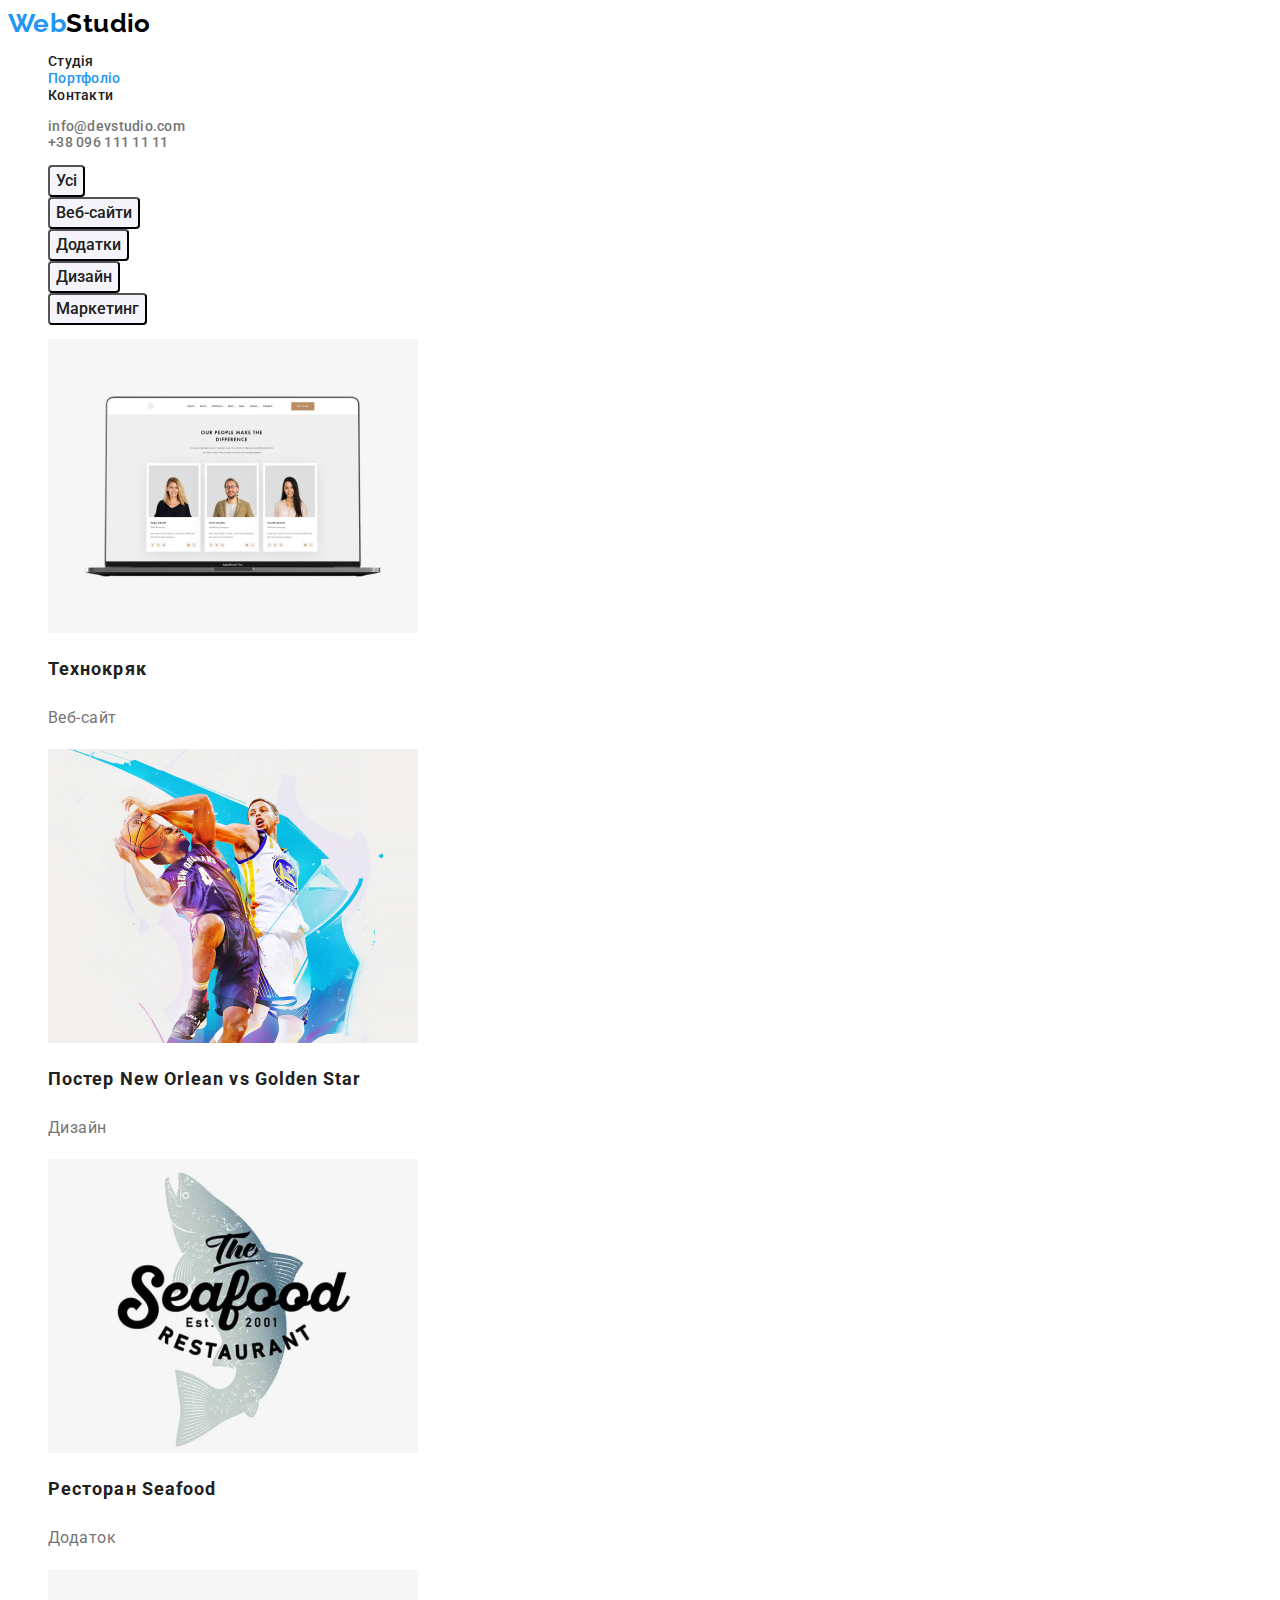
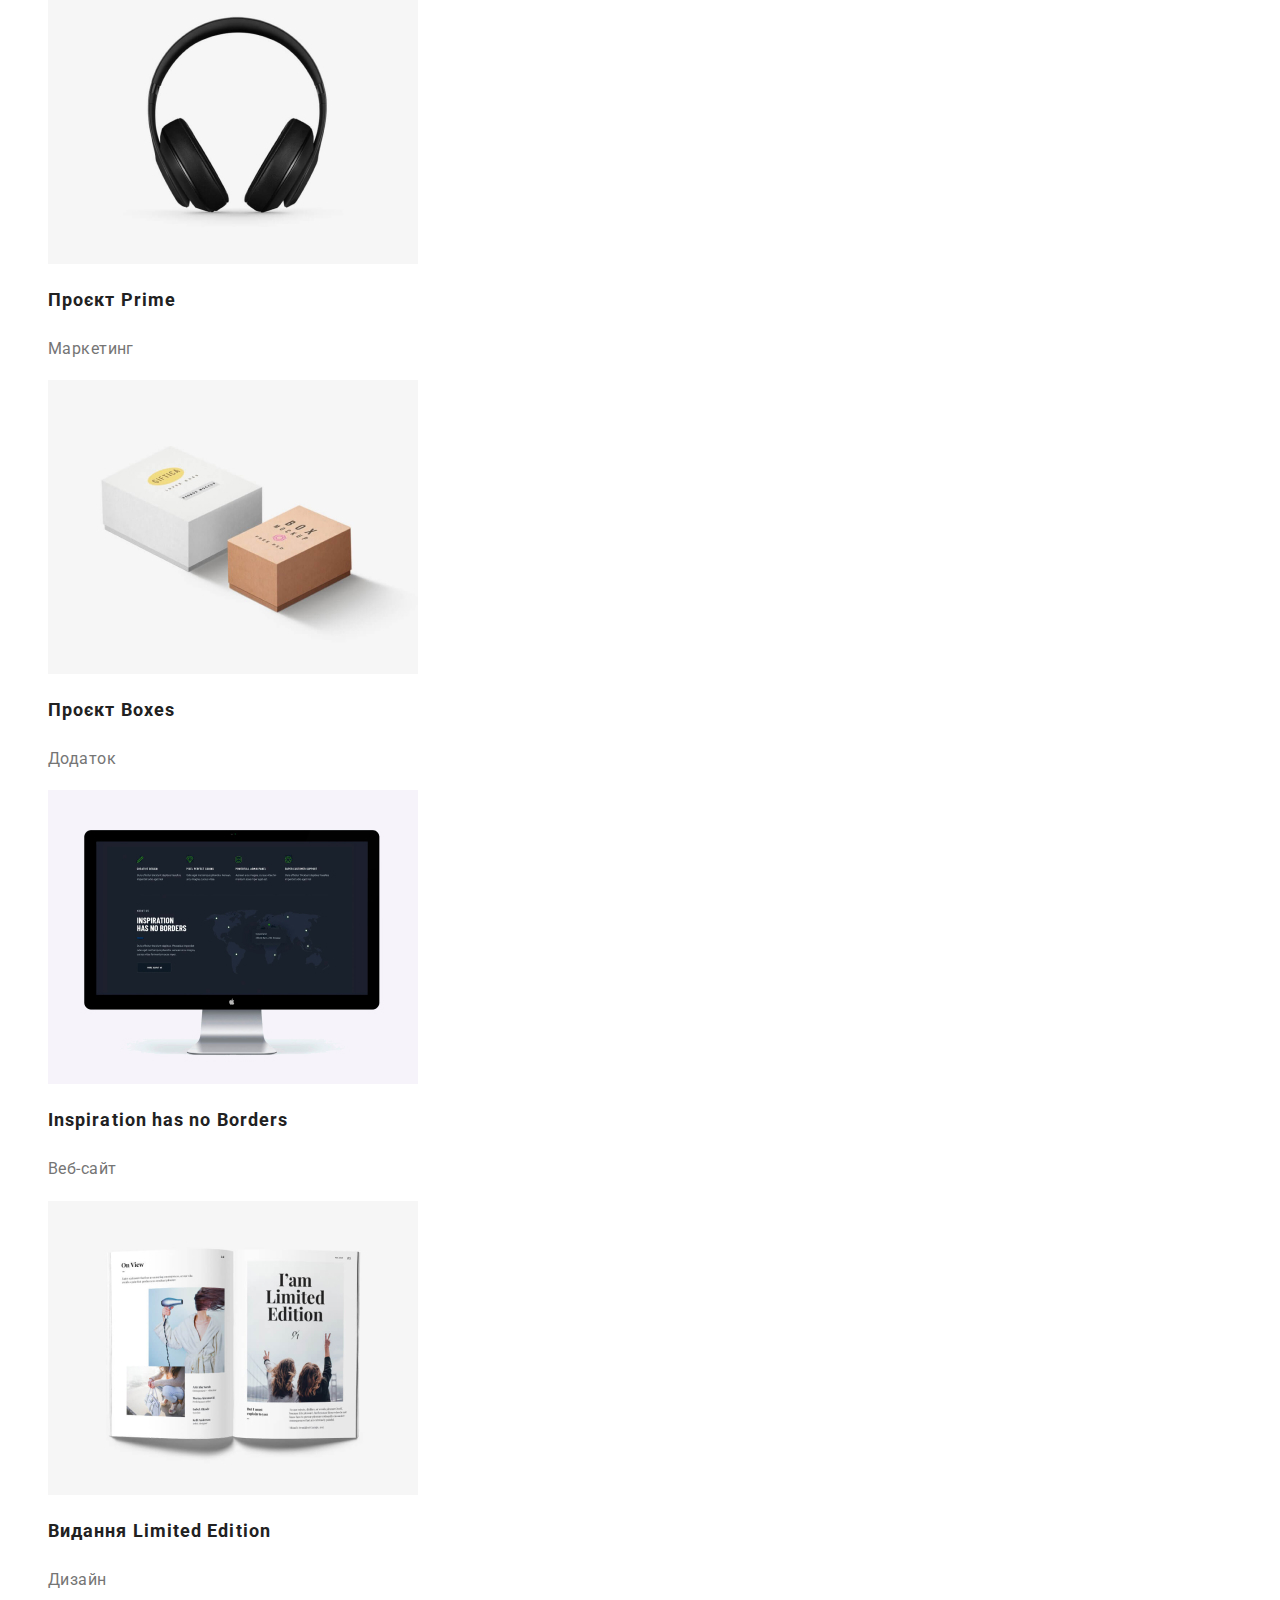
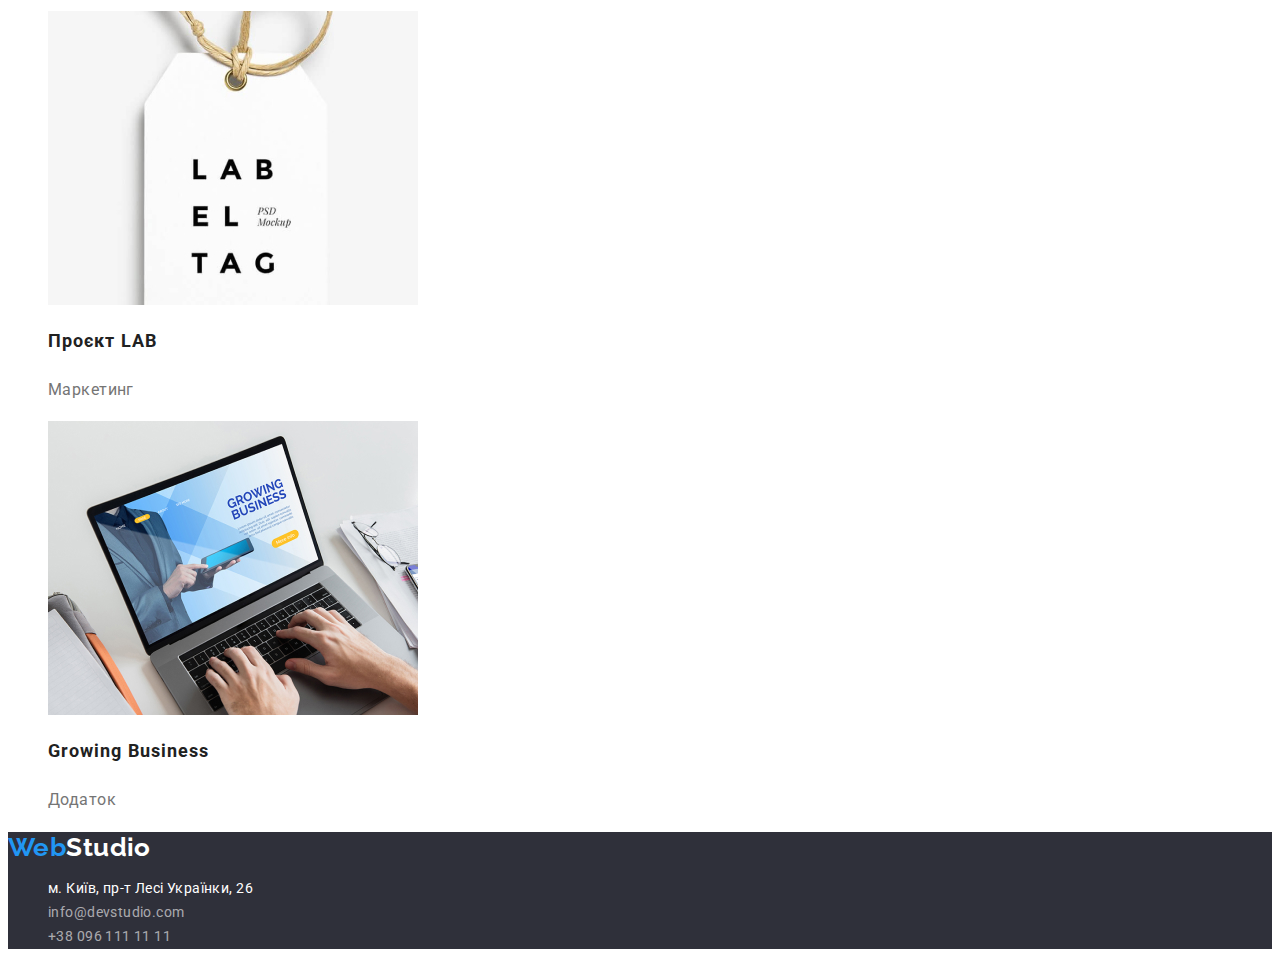
==== portfolio.html @ dd1fc530 "Initial commit" ====
<!DOCTYPE html>
<html lang="en">
  <head>
    <meta charset="UTF-8" />
    <meta http-equiv="X-UA-Compatible" content="IE=edge" />
    <meta name="viewport" content="width=device-width, initial-scale=1.0" />
    <title>Document</title>
    <link
      href="https://fonts.googleapis.com/css2?family=Raleway:wght@700&family=Roboto:wght@400;500;700;900&display=swap"
      rel="stylesheet"
    />
    <link rel="stylesheet" href="./css/styles.css" />
  </head>

  <body>
    <header>
      <nav>
        <a href="./index.html" class="logo"><span class="logo-item">Web</span>Studio</a>

        <ul class="site-nav list">
          <li><a href="./index.html" class="link">Студія</a></li>
          <li><a href="./portfolio.html" class="link current">Портфоліо</a></li>
          <li><a href="" class="link">Контакти</a></li>
        </ul>
      </nav>
      <ul class="contact list">
        <li><a href="mailto:info@devstudio.com" class="link">info@devstudio.com</a></li>
        <li><a href="tel:+380961111111" class="link">+38 096 111 11 11</a></li>
      </ul>
    </header>
    <main>
      <!-- Приклад-->
      <section class="section">
        <h1 class="visually-hidden">Наші роботи</h1>
        <ul class="list">
          <li><button type="button" class="secondary-button">Усі</button></li>
          <li><button type="button" class="secondary-button">Веб-сайти</button></li>
          <li><button type="button" class="secondary-button">Додатки</button></li>
          <li><button type="button" class="secondary-button">Дизайн</button></li>
          <li><button type="button" class="secondary-button">Маркетинг</button></li>
        </ul>

        <ul class="gallery-list list">
          <li>
            <img src="./images/img11.jpg" alt="icons with photo on laptop display" width="370" />
            <h2 class="title">Технокряк</h2>
            <p class="text">Веб-сайт</p>
          </li>
          <li>
            <img src="./images/img12.jpg" alt="basketball players" width="370" />
            <h2 class="title">Постер New Orlean vs Golden Star</h2>
            <p class="text">Дизайн</p>
          </li>
          <li>
            <img src="./images/img13.jpg" alt="logo of the seafood restaurant" width="370" />
            <h2 class="title">Ресторан Seafood</h2>
            <p class="text">Додаток</p>
          </li>
          <li>
            <img src="./images/img14.jpg" alt="headphones" width="370" />
            <h2 class="title">Проєкт Prime</h2>
            <p class="text">Маркетинг</p>
          </li>
          <li>
            <img src="./images/img15.jpg" alt="two boxes" width="370" />
            <h2 class="title">Проєкт Boxes</h2>
            <p class="text">Додаток</p>
          </li>
          <li>
            <img src="./images/img16.jpg" alt="computer display" width="370" />
            <h2 class="title">Inspiration has no Borders</h2>
            <p class="text">Веб-сайт</p>
          </li>
          <li>
            <img src="./images/img17.jpg" alt="journal pages" width="370" />
            <h2 class="title">Видання Limited Edition</h2>
            <p class="text">Дизайн</p>
          </li>
          <li>
            <img src="./images/img18.jpg" alt="label tag" width="370" />
            <h2 class="title">Проєкт LAB</h2>
            <p class="text">Маркетинг</p>
          </li>
          <li>
            <img src="./images/img19.jpg" alt="hands on laptop's keyboard" width="370" />
            <h2 class="title">Growing Business</h2>
            <p class="text">Додаток</p>
          </li>
        </ul>
      </section>
    </main>

    <!-- Футер -->
    <footer class="footer-section">
      <a href="./index.html" class="logo"><span class="logo-item">Web</span>Studio</a>
      <address>
        <ul class="address-list list">
          <li>
            <a
              href="https://goo.gl/maps/SEr6jrQFKnc2ZC7P6"
              target="_blank"
              rel="noreferrer noopener nofollow"
              class="route"
              >м. Київ, пр-т Лесі Українки, 26</a
            >
          </li>
          <li><a href="mailto:info@devstudio.com" class="link">info@devstudio.com</a></li>
          <li><a href="tel:+380961111111" class="link">+38 096 111 11 11</a></li>
        </ul>
      </address>
    </footer>
  </body>
</html>
---- css/styles.css ----
/* 

цвет основного текста: #212121
вторичный цвет текста: #757575
белый: #FFFFFF;
размытый белый: rgba(255, 255, 255, 0.6);
акцент: #2196F3
цвет фона вторичный (светло-серый): #F5F4FA
цвет фона вторичный (темно-серый): #2F303A
*/

:root {
  --primary-text-color: #212121;
  --secondary-text-color: #757575;
  --white-color: #ffffff;
  --secondary-bg-color: #f5f5f5;
  --white-blurred: rgba(255, 255, 255, 0.6);
  --accent-color: #2196f3;
  --secondary-background-light: #f5f4fa;
  --secondary-background-dark: #2f303a;
  --studio-top-color: #000000;
  --hero-button-hover: #188ce8;
  --hero-box-shadow: rgba(0, 0, 0, 0.15);
}

body {
  background-color: var(--white-color);
  color: var(--primary-text-color);
  font-family: 'Roboto', sans-serif;
  font-size: 14px;
  letter-spacing: 0.03em;
}

.list {
  list-style: none;
}

.visually-hidden {
  position: absolute;
  width: 1px;
  height: 1px;
  margin: -1px;
  border: 0;
  padding: 0;

  white-space: nowrap;
  clip-path: inset(100%);
  clip: rect(0 0 0 0);
  overflow: hidden;
}

/* logo */

.logo {
  color: var(--studio-top-color);
  font-family: 'Raleway', sans-serif;
  font-weight: 700;
  font-size: 26px;
  line-height: 1.2;
  text-decoration: none;
}

.logo .logo-item {
  color: var(--accent-color);
}

.footer-section .logo {
  color: var(--white-color);
}

/* nav */

.site-nav .link {
  color: var(--primary-text-color);
  font-weight: 500;
  line-height: 1.2;
  letter-spacing: 0.02em;
  text-decoration: none;
}

.contact .link {
  color: var(--secondary-text-color);
  font-weight: 500;
  line-height: 1.2;
  letter-spacing: 0.02em;
  text-decoration: none;
}

.site-nav .link:hover,
.site-nav .link:focus,
.contact .link:hover,
.contact .link:focus,
.site-nav .current,
.address-list .route:hover,
.address-list .route:focus,
.address-list .link:hover,
.address-list .link:focus {
  color: var(--accent-color);
}

/* hero */

.hero {
  background-color: var(--secondary-background-dark);
}

.hero-title {
  color: var(--white-color);
  font-weight: 900;
  font-size: 44px;
  line-height: 1.36;

  text-align: center;
  letter-spacing: 0.06em;
  text-transform: uppercase;
}

/* section */

.section-title {
  color: var(--primary-text-color);
  font-weight: 700;
  font-size: 36px;
  line-height: 1.17;
  text-align: center;
}

.section-list .title {
  font-weight: 700;
  line-height: 1.15;
  font-size: 14px;
  text-transform: uppercase;
}

.section-list .text {
  color: var(--secondary-text-color);
  line-height: 1.7;
}

.section-team {
  background-color: var(--secondary-background-light);
}

.team-list .title {
  font-weight: 500;
  font-size: 16px;
  line-height: 1.9;
}

.team-list .text,
.gallery-list .text {
  color: var(--secondary-text-color);
  font-size: 16px;
  line-height: 1.9;
}

.gallery-list .title {
  font-weight: 700;
  font-size: 18px;
  line-height: 2;
  letter-spacing: 0.06em;
}

/* footer */

.footer-section {
  background-color: var(--secondary-background-dark);
}

.address-list .route {
  color: var(--white-color);
  font-style: normal;
  font-weight: 400;
  font-size: 14px;
  line-height: 1.71;
  text-decoration: none;
}

.address-list .link {
  color: var(--white-blurred);
  font-style: normal;
  font-weight: 400;
  font-size: 14px;
  line-height: 1.71;
  text-decoration: none;
}

/* button */

.button {
  color: var(--white-color);
  background-color: var(--accent-color);
  font-family: inherit;
  box-shadow: 0px 4px 4px var(--hero-box-shadow);
  border-radius: 4px;
  font-weight: 700;
  font-size: 16px;
  line-height: 1.8;
  display: flex;
  margin: auto;
  text-align: center;
  letter-spacing: 0.06em;
  cursor: pointer;
}

.secondary-button {
  color: var(--primary-text-color);
  background-color: var(--secondary-background-light);
  border-radius: 4px;
  font-family: inherit;
  font-weight: 500;
  font-size: 16px;
  line-height: 1.62;
  text-align: center;
  cursor: pointer;
}

.button:hover,
.button:focus {
  background-color: var(--hero-button-hover);
}

.secondary-button:hover,
.secondary-button:focus {
  color: var(--primary-bg-color);
  background-color: var(--accent-color);
}
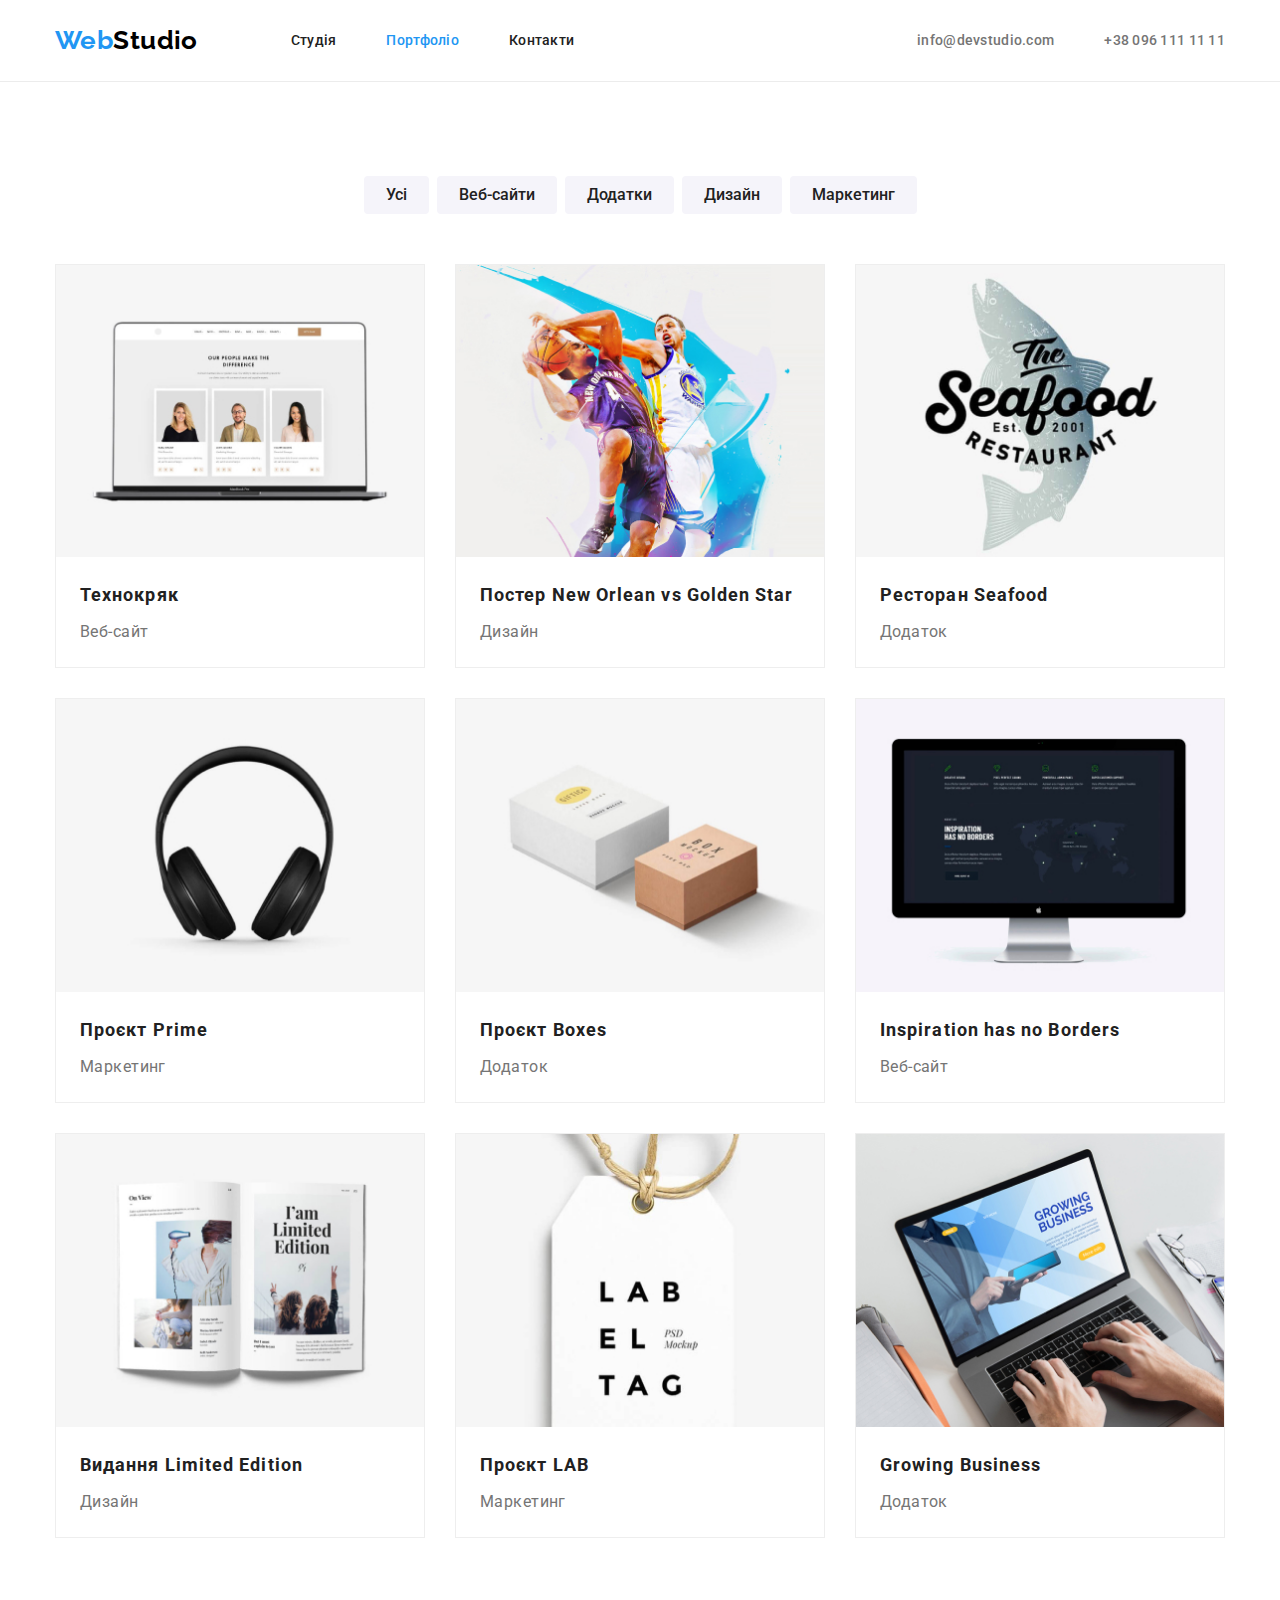
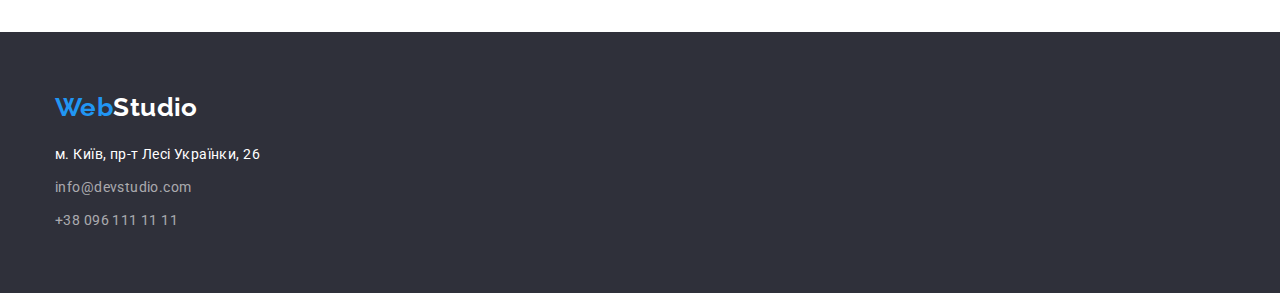
==== commit ce16a302: "Выполнено дз №3" ====
--- a/portfolio.html
+++ b/portfolio.html
@@ -5,6 +5,11 @@
     <meta http-equiv="X-UA-Compatible" content="IE=edge" />
     <meta name="viewport" content="width=device-width, initial-scale=1.0" />
     <title>Document</title>
+
+    <link
+      rel="stylesheet"
+      href="https://cdnjs.cloudflare.com/ajax/libs/modern-normalize/1.0.0/modern-normalize.min.css"
+    />
     <link
       href="https://fonts.googleapis.com/css2?family=Raleway:wght@700&family=Roboto:wght@400;500;700;900&display=swap"
       rel="stylesheet"
@@ -13,101 +18,126 @@
   </head>
 
   <body>
-    <header>
-      <nav>
+    <header class="title main-nav-underline">
+      <div class="container main-nav">
         <a href="./index.html" class="logo"><span class="logo-item">Web</span>Studio</a>
-
-        <ul class="site-nav list">
-          <li><a href="./index.html" class="link">Студія</a></li>
-          <li><a href="./portfolio.html" class="link current">Портфоліо</a></li>
-          <li><a href="" class="link">Контакти</a></li>
+        <nav class="site-nav">
+          <ul class="site-nav list">
+            <li class="item"><a href="./index.html" class="link">Студія</a></li>
+            <li class="item"><a href="./portfolio.html" class="link current">Портфоліо</a></li>
+            <li class="item"><a href="" class="link">Контакти</a></li>
+          </ul>
+        </nav>
+        <ul class="contact list">
+          <li class="item">
+            <a href="mailto:info@devstudio.com" class="link">info@devstudio.com</a>
+          </li>
+          <li class="item"><a href="tel:+380961111111" class="link">+38 096 111 11 11</a></li>
         </ul>
-      </nav>
-      <ul class="contact list">
-        <li><a href="mailto:info@devstudio.com" class="link">info@devstudio.com</a></li>
-        <li><a href="tel:+380961111111" class="link">+38 096 111 11 11</a></li>
-      </ul>
+      </div>
     </header>
     <main>
       <!-- Приклад-->
       <section class="section">
-        <h1 class="visually-hidden">Наші роботи</h1>
-        <ul class="list">
-          <li><button type="button" class="secondary-button">Усі</button></li>
-          <li><button type="button" class="secondary-button">Веб-сайти</button></li>
-          <li><button type="button" class="secondary-button">Додатки</button></li>
-          <li><button type="button" class="secondary-button">Дизайн</button></li>
-          <li><button type="button" class="secondary-button">Маркетинг</button></li>
-        </ul>
-
-        <ul class="gallery-list list">
-          <li>
-            <img src="./images/img11.jpg" alt="icons with photo on laptop display" width="370" />
-            <h2 class="title">Технокряк</h2>
-            <p class="text">Веб-сайт</p>
-          </li>
-          <li>
-            <img src="./images/img12.jpg" alt="basketball players" width="370" />
-            <h2 class="title">Постер New Orlean vs Golden Star</h2>
-            <p class="text">Дизайн</p>
-          </li>
-          <li>
-            <img src="./images/img13.jpg" alt="logo of the seafood restaurant" width="370" />
-            <h2 class="title">Ресторан Seafood</h2>
-            <p class="text">Додаток</p>
-          </li>
-          <li>
-            <img src="./images/img14.jpg" alt="headphones" width="370" />
-            <h2 class="title">Проєкт Prime</h2>
-            <p class="text">Маркетинг</p>
-          </li>
-          <li>
-            <img src="./images/img15.jpg" alt="two boxes" width="370" />
-            <h2 class="title">Проєкт Boxes</h2>
-            <p class="text">Додаток</p>
-          </li>
-          <li>
-            <img src="./images/img16.jpg" alt="computer display" width="370" />
-            <h2 class="title">Inspiration has no Borders</h2>
-            <p class="text">Веб-сайт</p>
-          </li>
-          <li>
-            <img src="./images/img17.jpg" alt="journal pages" width="370" />
-            <h2 class="title">Видання Limited Edition</h2>
-            <p class="text">Дизайн</p>
-          </li>
-          <li>
-            <img src="./images/img18.jpg" alt="label tag" width="370" />
-            <h2 class="title">Проєкт LAB</h2>
-            <p class="text">Маркетинг</p>
-          </li>
-          <li>
-            <img src="./images/img19.jpg" alt="hands on laptop's keyboard" width="370" />
-            <h2 class="title">Growing Business</h2>
-            <p class="text">Додаток</p>
-          </li>
-        </ul>
+        <div class="container">
+          <h1 class="visually-hidden">Наші роботи</h1>
+          <ul class="gallery-buttom-list list">
+            <li class="item"><button type="button" class="secondary-button">Усі</button></li>
+            <li class="item"><button type="button" class="secondary-button">Веб-сайти</button></li>
+            <li class="item"><button type="button" class="secondary-button">Додатки</button></li>
+            <li class="item"><button type="button" class="secondary-button">Дизайн</button></li>
+            <li class="item"><button type="button" class="secondary-button">Маркетинг</button></li>
+          </ul>
+        </div>
+        <div class="container">
+          <ul class="gallery-list list">
+            <li class="item">
+              <img
+                class="image"
+                src="./images/img11.jpg"
+                alt="icons with photo on laptop display"
+                width="370"
+              />
+              <h2 class="title">Технокряк</h2>
+              <p class="text">Веб-сайт</p>
+            </li>
+            <li class="item">
+              <img class="image" src="./images/img12.jpg" alt="basketball players" width="370" />
+              <h2 class="title">Постер New Orlean vs Golden Star</h2>
+              <p class="text">Дизайн</p>
+            </li>
+            <li class="item">
+              <img
+                class="image"
+                src="./images/img13.jpg"
+                alt="logo of the seafood restaurant"
+                width="370"
+              />
+              <h2 class="title">Ресторан Seafood</h2>
+              <p class="text">Додаток</p>
+            </li>
+            <li class="item">
+              <img class="image" src="./images/img14.jpg" alt="headphones" width="370" />
+              <h2 class="title">Проєкт Prime</h2>
+              <p class="text">Маркетинг</p>
+            </li>
+            <li class="item">
+              <img class="image" src="./images/img15.jpg" alt="two boxes" width="370" />
+              <h2 class="title">Проєкт Boxes</h2>
+              <p class="text">Додаток</p>
+            </li>
+            <li class="item">
+              <img class="image" src="./images/img16.jpg" alt="computer display" width="370" />
+              <h2 class="title">Inspiration has no Borders</h2>
+              <p class="text">Веб-сайт</p>
+            </li>
+            <li class="item">
+              <img class="image" src="./images/img17.jpg" alt="journal pages" width="370" />
+              <h2 class="title">Видання Limited Edition</h2>
+              <p class="text">Дизайн</p>
+            </li>
+            <li class="item">
+              <img class="image" src="./images/img18.jpg" alt="label tag" width="370" />
+              <h2 class="title">Проєкт LAB</h2>
+              <p class="text">Маркетинг</p>
+            </li>
+            <li class="item">
+              <img
+                class="image"
+                src="./images/img19.jpg"
+                alt="hands on laptop's keyboard"
+                width="370"
+              />
+              <h2 class="title">Growing Business</h2>
+              <p class="text">Додаток</p>
+            </li>
+          </ul>
+        </div>
       </section>
     </main>
 
     <!-- Футер -->
     <footer class="footer-section">
-      <a href="./index.html" class="logo"><span class="logo-item">Web</span>Studio</a>
-      <address>
-        <ul class="address-list list">
-          <li>
-            <a
-              href="https://goo.gl/maps/SEr6jrQFKnc2ZC7P6"
-              target="_blank"
-              rel="noreferrer noopener nofollow"
-              class="route"
-              >м. Київ, пр-т Лесі Українки, 26</a
-            >
-          </li>
-          <li><a href="mailto:info@devstudio.com" class="link">info@devstudio.com</a></li>
-          <li><a href="tel:+380961111111" class="link">+38 096 111 11 11</a></li>
-        </ul>
-      </address>
+      <div class="container footer-section">
+        <a href="./index.html" class="logo"><span class="logo-item">Web</span>Studio</a>
+        <address>
+          <ul class="address-list list">
+            <li class="item">
+              <a
+                href="https://goo.gl/maps/SEr6jrQFKnc2ZC7P6"
+                target="_blank"
+                rel="noreferrer noopener nofollow"
+                class="route"
+                >м. Київ, пр-т Лесі Українки, 26</a
+              >
+            </li>
+            <li class="item">
+              <a href="mailto:info@devstudio.com" class="link">info@devstudio.com</a>
+            </li>
+            <li class="item"><a href="tel:+380961111111" class="link">+38 096 111 11 11</a></li>
+          </ul>
+        </address>
+      </div>
     </footer>
   </body>
 </html>
--- a/css/styles.css
+++ b/css/styles.css
@@ -21,8 +21,38 @@
   --studio-top-color: #000000;
   --hero-button-hover: #188ce8;
   --hero-box-shadow: rgba(0, 0, 0, 0.15);
-}
-
+  --border-cards: #eeeeee;
+  --border-main-nav: #ececec;
+}
+
+*,
+*::before,
+*::after {
+  box-sizing: border-box;
+}
+
+h1,
+h2,
+h3,
+h4,
+h5,
+h6,
+p {
+  margin-top: 0;
+  margin-bottom: 0;
+}
+
+img {
+  display: block;
+  max-width: 100%;
+  height: auto;
+}
+
+.list {
+  padding: 0;
+  margin: 0;
+  list-style: none;
+}
 body {
   background-color: var(--white-color);
   color: var(--primary-text-color);
@@ -31,8 +61,13 @@
   letter-spacing: 0.03em;
 }
 
-.list {
-  list-style: none;
+.container {
+  margin-left: auto;
+  margin-right: auto;
+  width: 1200px;
+  padding-left: 15px;
+  padding-right: 15px;
+  /* outline: solid tomato 2px; */
 }
 
 .visually-hidden {
@@ -49,9 +84,22 @@
   overflow: hidden;
 }
 
+.main-nav-underline {
+  border-bottom: 1px solid var(--border-main-nav);
+}
+
+/* main */
+
+.main-nav {
+  display: flex;
+  align-items: center;
+}
+
 /* logo */
 
 .logo {
+  margin-right: 93px;
+
   color: var(--studio-top-color);
   font-family: 'Raleway', sans-serif;
   font-weight: 700;
@@ -69,13 +117,35 @@
 }
 
 /* nav */
+.site-nav {
+  display: flex;
+}
+
+.site-nav .item:not(:last-child) {
+  margin-right: 50px;
+}
 
 .site-nav .link {
+  display: block;
+  padding-top: 32px;
+  padding-bottom: 32px;
+
   color: var(--primary-text-color);
   font-weight: 500;
   line-height: 1.2;
   letter-spacing: 0.02em;
   text-decoration: none;
+}
+
+/* contact */
+
+.contact {
+  display: flex;
+  margin-left: auto;
+}
+
+.contact .item:not(:last-child) {
+  margin-right: 50px;
 }
 
 .contact .link {
@@ -102,22 +172,42 @@
 
 .hero {
   background-color: var(--secondary-background-dark);
+  text-align: center;
+  padding-bottom: 200px;
+  padding-top: 200px;
 }
 
 .hero-title {
+  width: 696px;
+  /* padding-top: 200px; */
+  margin-bottom: 30px;
+  margin-left: auto;
+  margin-right: auto;
+  text-align: center;
+
   color: var(--white-color);
   font-weight: 900;
   font-size: 44px;
   line-height: 1.36;
 
-  text-align: center;
   letter-spacing: 0.06em;
   text-transform: uppercase;
 }
 
 /* section */
+.section {
+  padding-top: 94px;
+  padding-bottom: 94px;
+}
+
+.section.no-padding {
+  padding-top: 0;
+  padding-bottom: 0;
+}
 
 .section-title {
+  margin-top: 0;
+  margin-bottom: 50px;
   color: var(--primary-text-color);
   font-weight: 700;
   font-size: 36px;
@@ -125,7 +215,19 @@
   text-align: center;
 }
 
+.section-list .item {
+  /* width: 270px; */
+  width: calc((100% - 90px) / 4);
+  margin-right: 30px;
+}
+
+.section-list .item:nth-child(4n) {
+  margin-right: 0;
+}
+
 .section-list .title {
+  margin-top: 0;
+  margin-bottom: 10px;
   font-weight: 700;
   line-height: 1.15;
   font-size: 14px;
@@ -137,14 +239,55 @@
   line-height: 1.7;
 }
 
+.section-work-examples {
+  padding-bottom: 94px;
+}
+
+.section-list,
+.work-examples-list,
+.team-list {
+  display: flex;
+}
+
+.work-examples-list .item {
+  width: calc((100% - 60px) / 3);
+  margin-right: 30px;
+}
+.work-examples-list .item:nth-child(3n) {
+  margin-right: 0;
+}
+
 .section-team {
   background-color: var(--secondary-background-light);
+  padding-top: 94px;
+  padding-bottom: 94px;
+}
+
+.section-team .item {
+  width: calc((100% - 90px) / 4);
+  margin-right: 30px;
+  text-align: center;
+
+  background-color: var(--white-color);
+  box-shadow: 0px 1px 1px 0px rgba(0, 0, 0, 0.14), 0px 2px 1px 0px rgba(0, 0, 0, 0.2),
+    0px 1px 3px 0px rgba(0, 0, 0, 0.12);
 }
 
 .team-list .title {
+  margin-top: 30px;
+  margin-bottom: 10px;
+  text-align: center;
+
   font-weight: 500;
   font-size: 16px;
   line-height: 1.9;
+}
+.team-list .item:nth-child(4n) {
+  margin-right: 0;
+}
+
+.team-list .text {
+  margin-bottom: 30px;
 }
 
 .team-list .text,
@@ -154,17 +297,78 @@
   line-height: 1.9;
 }
 
+/* portfolio gallery  */
+
+.gallery-buttom-list {
+  display: flex;
+  justify-content: center;
+  margin-bottom: 50px;
+}
+
+.gallery-buttom-list .item {
+  margin-right: 8px;
+}
+
+.gallery-buttom-list .item:nth-child(5n) {
+  margin-right: 0;
+}
+
+.gallery-list {
+  display: flex;
+  flex-wrap: wrap;
+}
+
+.gallery-list .item {
+  /* width: 370px; */
+  width: calc((100% - 60px) / 3);
+  margin-right: 30px;
+  margin-bottom: 30px;
+  border: 1px solid var(--border-cards);
+}
+
+.gallery-list .item:nth-child(3n) {
+  margin-right: 0;
+}
+
+.gallery-list .item:nth-last-child(-n + 3) {
+  margin-bottom: 0;
+}
+
+.gallery-list .image,
+.gallery-list .text {
+  padding-bottom: 20px;
+}
+
 .gallery-list .title {
+  padding-bottom: 4px;
+  margin-left: 24px;
+  margin-right: 24px;
+
   font-weight: 700;
   font-size: 18px;
   line-height: 2;
   letter-spacing: 0.06em;
 }
 
+.gallery-list .text {
+  margin-left: 24px;
+  margin-right: 24px;
+}
+
 /* footer */
 
 .footer-section {
   background-color: var(--secondary-background-dark);
+  padding-top: 30px;
+  padding-bottom: 30px;
+}
+
+.footer-section .item:not(:last-child) {
+  padding-bottom: 9px;
+}
+
+.footer-section .item:first-child {
+  padding-top: 20px;
 }
 
 .address-list .route {
@@ -188,25 +392,49 @@
 /* button */
 
 .button {
+  padding: 10px 32px;
+  font-weight: 700;
+  font-size: 16px;
+  line-height: 1.8;
+  display: flex;
+  margin: auto;
+  display: block;
+  text-align: center;
+  letter-spacing: 0.06em;
+  cursor: pointer;
+  border: none;
+
   color: var(--white-color);
   background-color: var(--accent-color);
   font-family: inherit;
   box-shadow: 0px 4px 4px var(--hero-box-shadow);
   border-radius: 4px;
+}
+.button-order {
+  padding: 10px 32px;
+  margin: 0 auto;
+  display: block;
+  text-align: center;
+  letter-spacing: 0.06em;
+  cursor: pointer;
+
+  color: var(--white-color);
+  background-color: var(--accent-color);
+  font-family: inherit;
+  box-shadow: 0px 4px 4px var(--hero-box-shadow);
+  border-radius: 4px;
   font-weight: 700;
   font-size: 16px;
   line-height: 1.8;
-  display: flex;
-  margin: auto;
-  text-align: center;
-  letter-spacing: 0.06em;
-  cursor: pointer;
 }
 
 .secondary-button {
   color: var(--primary-text-color);
   background-color: var(--secondary-background-light);
   border-radius: 4px;
+  border: inherit;
+
+  padding: 6px 22px;
   font-family: inherit;
   font-weight: 500;
   font-size: 16px;
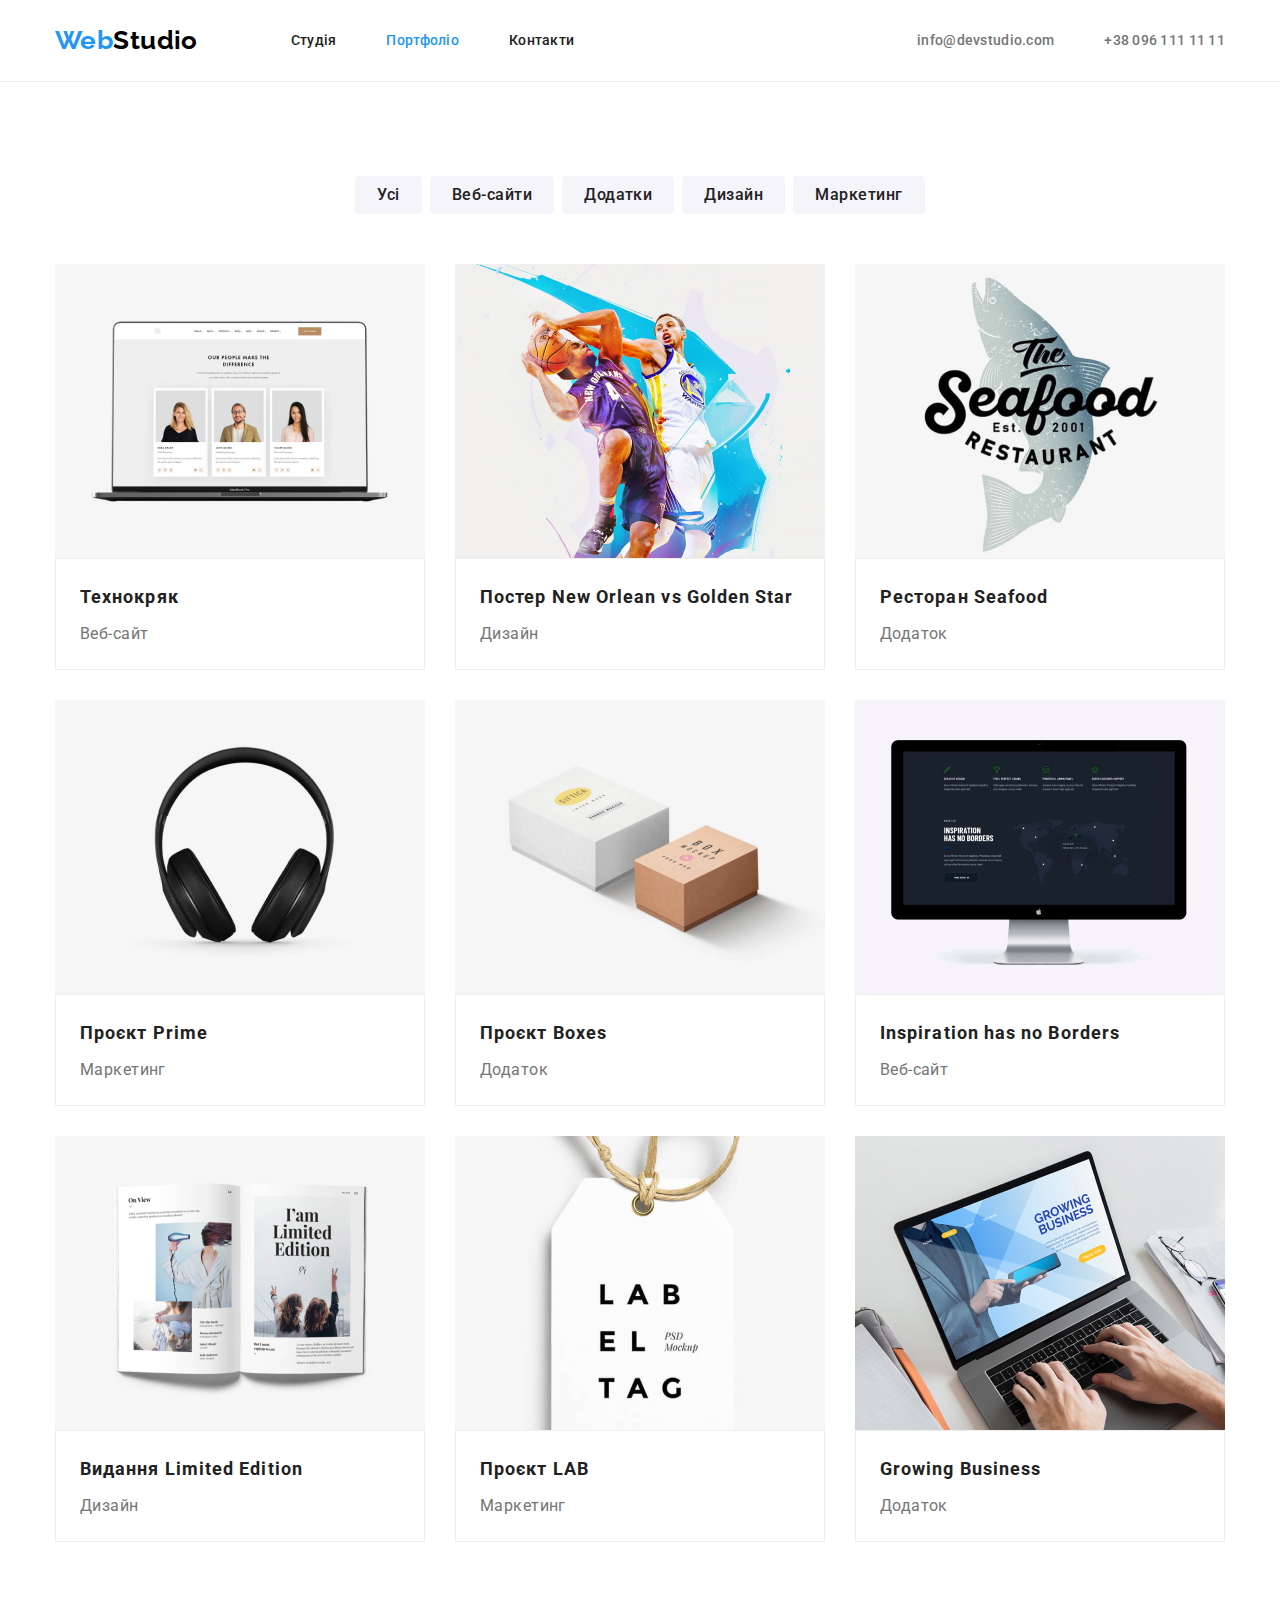
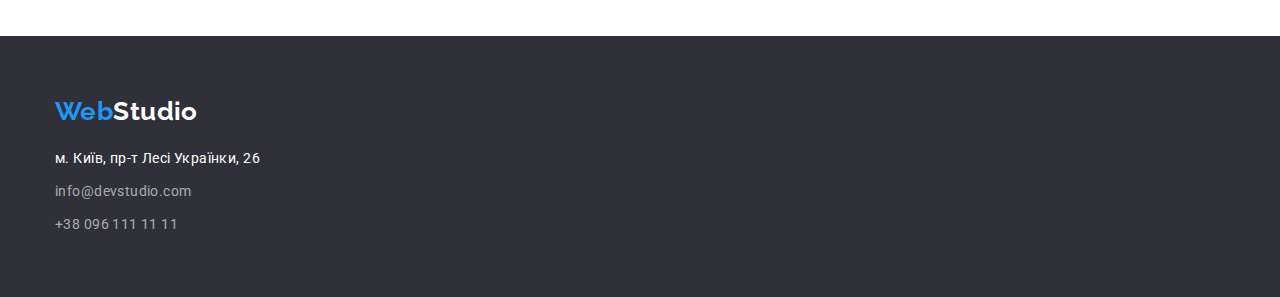
==== commit 306a1929: "Округлила бортики на карточках, изменила структуру футтера, пересчитала высоту линии в карточках ком" ====
--- a/portfolio.html
+++ b/portfolio.html
@@ -58,13 +58,17 @@
                 alt="icons with photo on laptop display"
                 width="370"
               />
-              <h2 class="title">Технокряк</h2>
-              <p class="text">Веб-сайт</p>
+              <div class="discription">
+                <h2 class="title">Технокряк</h2>
+                <p class="text">Веб-сайт</p>
+              </div>
             </li>
             <li class="item">
               <img class="image" src="./images/img12.jpg" alt="basketball players" width="370" />
-              <h2 class="title">Постер New Orlean vs Golden Star</h2>
-              <p class="text">Дизайн</p>
+              <div class="discription">
+                <h2 class="title">Постер New Orlean vs Golden Star</h2>
+                <p class="text">Дизайн</p>
+              </div>
             </li>
             <li class="item">
               <img
@@ -73,33 +77,45 @@
                 alt="logo of the seafood restaurant"
                 width="370"
               />
-              <h2 class="title">Ресторан Seafood</h2>
-              <p class="text">Додаток</p>
+              <div class="discription">
+                <h2 class="title">Ресторан Seafood</h2>
+                <p class="text">Додаток</p>
+              </div>
             </li>
             <li class="item">
               <img class="image" src="./images/img14.jpg" alt="headphones" width="370" />
-              <h2 class="title">Проєкт Prime</h2>
-              <p class="text">Маркетинг</p>
+              <div class="discription">
+                <h2 class="title">Проєкт Prime</h2>
+                <p class="text">Маркетинг</p>
+              </div>
             </li>
             <li class="item">
               <img class="image" src="./images/img15.jpg" alt="two boxes" width="370" />
-              <h2 class="title">Проєкт Boxes</h2>
-              <p class="text">Додаток</p>
+              <div class="discription">
+                <h2 class="title">Проєкт Boxes</h2>
+                <p class="text">Додаток</p>
+              </div>
             </li>
             <li class="item">
               <img class="image" src="./images/img16.jpg" alt="computer display" width="370" />
-              <h2 class="title">Inspiration has no Borders</h2>
-              <p class="text">Веб-сайт</p>
+              <div class="discription">
+                <h2 class="title">Inspiration has no Borders</h2>
+                <p class="text">Веб-сайт</p>
+              </div>
             </li>
             <li class="item">
               <img class="image" src="./images/img17.jpg" alt="journal pages" width="370" />
-              <h2 class="title">Видання Limited Edition</h2>
-              <p class="text">Дизайн</p>
+              <div class="discription">
+                <h2 class="title">Видання Limited Edition</h2>
+                <p class="text">Дизайн</p>
+              </div>
             </li>
             <li class="item">
               <img class="image" src="./images/img18.jpg" alt="label tag" width="370" />
-              <h2 class="title">Проєкт LAB</h2>
-              <p class="text">Маркетинг</p>
+              <div class="discription">
+                <h2 class="title">Проєкт LAB</h2>
+                <p class="text">Маркетинг</p>
+              </div>
             </li>
             <li class="item">
               <img
@@ -108,8 +124,10 @@
                 alt="hands on laptop's keyboard"
                 width="370"
               />
-              <h2 class="title">Growing Business</h2>
-              <p class="text">Додаток</p>
+              <div class="discription">
+                <h2 class="title">Growing Business</h2>
+                <p class="text">Додаток</p>
+              </div>
             </li>
           </ul>
         </div>
@@ -118,8 +136,8 @@
 
     <!-- Футер -->
     <footer class="footer-section">
-      <div class="container footer-section">
-        <a href="./index.html" class="logo"><span class="logo-item">Web</span>Studio</a>
+      <div class="container">
+        <a href="./index.html" class="logo-footer"><span class="logo-item">Web</span>Studio</a>
         <address>
           <ul class="address-list list">
             <li class="item">
--- a/css/styles.css
+++ b/css/styles.css
@@ -67,7 +67,6 @@
   width: 1200px;
   padding-left: 15px;
   padding-right: 15px;
-  /* outline: solid tomato 2px; */
 }
 
 .visually-hidden {
@@ -84,17 +83,17 @@
   overflow: hidden;
 }
 
+/* main */
+
+.main-nav {
+  display: flex;
+  align-items: center;
+}
+
 .main-nav-underline {
   border-bottom: 1px solid var(--border-main-nav);
 }
 
-/* main */
-
-.main-nav {
-  display: flex;
-  align-items: center;
-}
-
 /* logo */
 
 .logo {
@@ -108,11 +107,28 @@
   text-decoration: none;
 }
 
+.logo-footer {
+  color: var(--studio-top-color);
+  font-family: 'Raleway', sans-serif;
+  font-weight: 700;
+  font-size: 26px;
+  line-height: 1.2;
+  text-decoration: none;
+}
+
 .logo .logo-item {
   color: var(--accent-color);
 }
 
+.logo-footer .logo-item {
+  color: var(--accent-color);
+}
+
 .footer-section .logo {
+  color: var(--white-color);
+}
+
+.footer-section .logo-footer {
   color: var(--white-color);
 }
 
@@ -179,7 +195,6 @@
 
 .hero-title {
   width: 696px;
-  /* padding-top: 200px; */
   margin-bottom: 30px;
   margin-left: auto;
   margin-right: auto;
@@ -200,11 +215,6 @@
   padding-bottom: 94px;
 }
 
-.section.no-padding {
-  padding-top: 0;
-  padding-bottom: 0;
-}
-
 .section-title {
   margin-top: 0;
   margin-bottom: 50px;
@@ -216,7 +226,6 @@
 }
 
 .section-list .item {
-  /* width: 270px; */
   width: calc((100% - 90px) / 4);
   margin-right: 30px;
 }
@@ -249,13 +258,17 @@
   display: flex;
 }
 
+/* work examples */
+
 .work-examples-list .item {
   width: calc((100% - 60px) / 3);
   margin-right: 30px;
 }
-.work-examples-list .item:nth-child(3n) {
+.work-examples-list .item:last-child {
   margin-right: 0;
 }
+
+/* team */
 
 .section-team {
   background-color: var(--secondary-background-light);
@@ -271,104 +284,104 @@
   background-color: var(--white-color);
   box-shadow: 0px 1px 1px 0px rgba(0, 0, 0, 0.14), 0px 2px 1px 0px rgba(0, 0, 0, 0.2),
     0px 1px 3px 0px rgba(0, 0, 0, 0.12);
+  border-radius: 0px 0px 4px 4px;
 }
 
 .team-list .title {
-  margin-top: 30px;
   margin-bottom: 10px;
   text-align: center;
 
   font-weight: 500;
   font-size: 16px;
-  line-height: 1.9;
+  line-height: 1.17;
 }
 .team-list .item:nth-child(4n) {
   margin-right: 0;
 }
 
 .team-list .text {
+  color: var(--secondary-text-color);
+  font-size: 16px;
+  line-height: 1.17;
+}
+
+.discription {
+  padding-top: 30px;
+  padding-bottom: 30px;
+}
+
+/* portfolio gallery  */
+
+.gallery-buttom-list {
+  display: flex;
+  justify-content: center;
+}
+
+.gallery-buttom-list .item {
+  margin-right: 8px;
+}
+
+.gallery-buttom-list .item:nth-child(5n) {
+  margin-right: 0;
+}
+
+.gallery-list {
+  display: flex;
+  flex-wrap: wrap;
+  margin-top: 50px;
+}
+
+.gallery-list .item {
+  width: calc((100% - 60px) / 3);
+  margin-right: 30px;
   margin-bottom: 30px;
 }
 
-.team-list .text,
+.gallery-list .item:nth-child(3n) {
+  margin-right: 0;
+}
+
+.gallery-list .item:nth-last-child(-n + 3) {
+  margin-bottom: 0;
+}
+
+.gallery-list .discription {
+  padding-top: 20px;
+  padding-bottom: 20px;
+  padding-left: 24px;
+  padding-right: 24px;
+  border: 1px solid var(--border-cards);
+}
+
+.gallery-list .title {
+  margin-bottom: 4px;
+
+  font-weight: 700;
+  font-size: 18px;
+  line-height: 2;
+  letter-spacing: 0.06em;
+}
+
 .gallery-list .text {
   color: var(--secondary-text-color);
   font-size: 16px;
-  line-height: 1.9;
-}
-
-/* portfolio gallery  */
-
-.gallery-buttom-list {
-  display: flex;
-  justify-content: center;
-  margin-bottom: 50px;
-}
-
-.gallery-buttom-list .item {
-  margin-right: 8px;
-}
-
-.gallery-buttom-list .item:nth-child(5n) {
-  margin-right: 0;
-}
-
-.gallery-list {
-  display: flex;
-  flex-wrap: wrap;
-}
-
-.gallery-list .item {
-  /* width: 370px; */
-  width: calc((100% - 60px) / 3);
-  margin-right: 30px;
-  margin-bottom: 30px;
-  border: 1px solid var(--border-cards);
-}
-
-.gallery-list .item:nth-child(3n) {
-  margin-right: 0;
-}
-
-.gallery-list .item:nth-last-child(-n + 3) {
-  margin-bottom: 0;
-}
-
-.gallery-list .image,
-.gallery-list .text {
-  padding-bottom: 20px;
-}
-
-.gallery-list .title {
-  padding-bottom: 4px;
-  margin-left: 24px;
-  margin-right: 24px;
-
-  font-weight: 700;
-  font-size: 18px;
-  line-height: 2;
-  letter-spacing: 0.06em;
-}
-
-.gallery-list .text {
-  margin-left: 24px;
-  margin-right: 24px;
+  line-height: 1.88;
 }
 
 /* footer */
 
 .footer-section {
   background-color: var(--secondary-background-dark);
-  padding-top: 30px;
-  padding-bottom: 30px;
+  padding-top: 60px;
+  padding-bottom: 60px;
 }
 
 .footer-section .item:not(:last-child) {
-  padding-bottom: 9px;
-}
-
-.footer-section .item:first-child {
-  padding-top: 20px;
+  margin-bottom: 9px;
+}
+
+.address-list {
+  margin-top: 20px;
 }
 
 .address-list .route {
@@ -391,13 +404,9 @@
 
 /* button */
 
-.button {
+.button-order {
   padding: 10px 32px;
-  font-weight: 700;
-  font-size: 16px;
-  line-height: 1.8;
-  display: flex;
-  margin: auto;
+  margin: 0 auto;
   display: block;
   text-align: center;
   letter-spacing: 0.06em;
@@ -409,42 +418,29 @@
   font-family: inherit;
   box-shadow: 0px 4px 4px var(--hero-box-shadow);
   border-radius: 4px;
-}
-.button-order {
-  padding: 10px 32px;
-  margin: 0 auto;
-  display: block;
-  text-align: center;
-  letter-spacing: 0.06em;
-  cursor: pointer;
-
-  color: var(--white-color);
-  background-color: var(--accent-color);
-  font-family: inherit;
-  box-shadow: 0px 4px 4px var(--hero-box-shadow);
-  border-radius: 4px;
   font-weight: 700;
   font-size: 16px;
   line-height: 1.8;
 }
 
 .secondary-button {
-  color: var(--primary-text-color);
-  background-color: var(--secondary-background-light);
-  border-radius: 4px;
-  border: inherit;
-
   padding: 6px 22px;
   font-family: inherit;
   font-weight: 500;
   font-size: 16px;
   line-height: 1.62;
+  letter-spacing: 0.03em;
   text-align: center;
   cursor: pointer;
-}
-
-.button:hover,
-.button:focus {
+
+  color: var(--primary-text-color);
+  background-color: var(--secondary-background-light);
+  border-radius: 4px;
+  border: inherit;
+}
+
+.button-order:hover,
+.button-order:focus {
   background-color: var(--hero-button-hover);
 }
 
